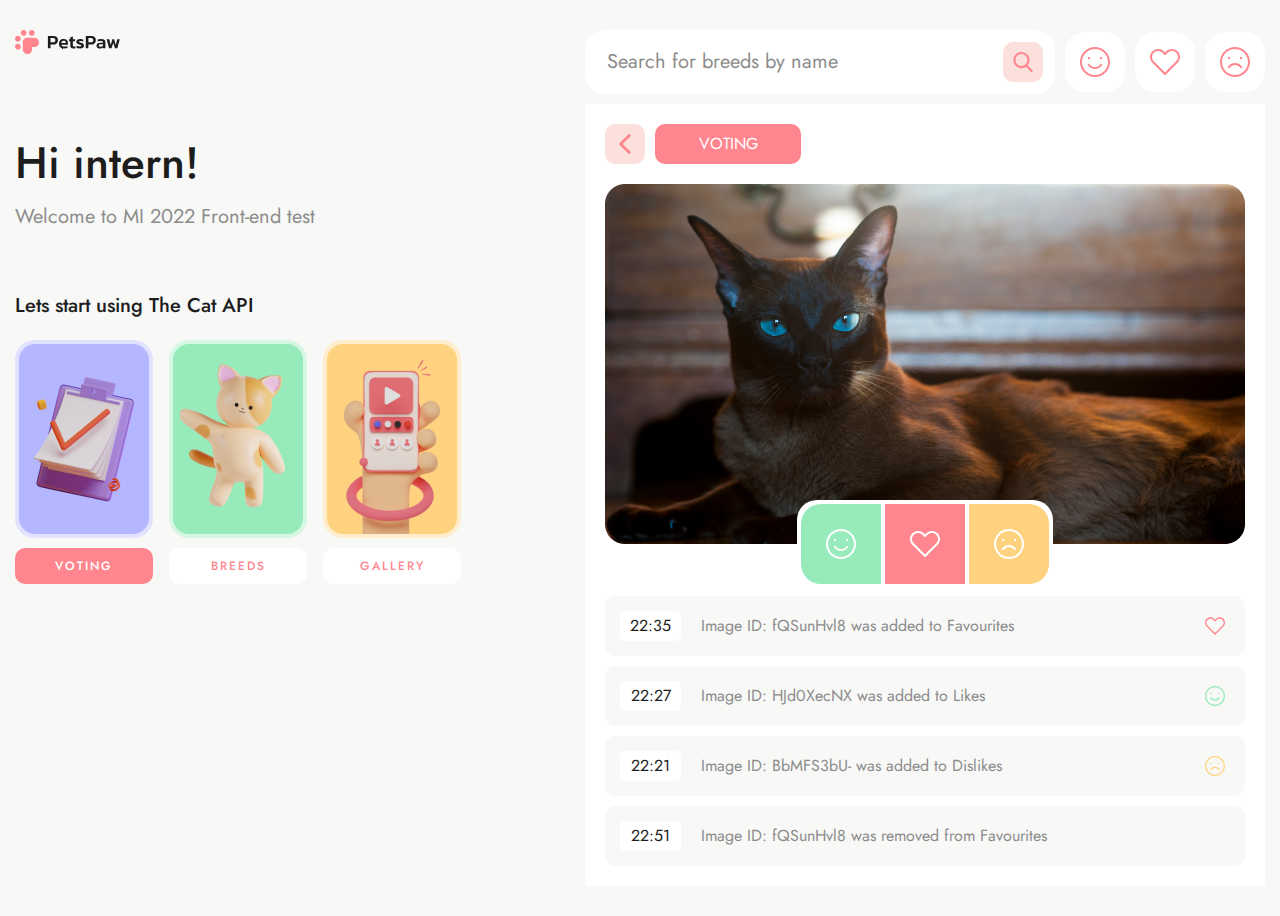
==== voting.html @ 240e7a0c "feat: add new page vorting" ====
<!DOCTYPE html>
<html lang="en">
<head>
	<meta charset="UTF-8">
	<meta http-equiv="X-UA-Compatible" content="IE=edge">
	<meta name="viewport" content="width=device-width, initial-scale=1.0">
	<title>PetsPaw</title>
	<!-- Reset style CSS -->
	<link rel="stylesheet" href="css/reset.css">
	<!-- CSS -->
	<link rel="stylesheet" href="css/style.css">
	<link rel="stylesheet" href="css/voting.css">
</head>
<body>
	<div class="wrapper">
		<div class="left-content">
			<header class="header">
				<div class="logo">
					<a class="logo__link" href="index.html">
						<img class="logo__img" src="img/logo-img.svg" alt="logo img">
						<img class="logo__text" src="img/logo-text.svg" alt="logo text">
					</a>
				</div>
			</header>
			<main class="main-left">
				<h1 class="title">Hi intern!</h1>
				<div class="info-site">Welcome to MI 2022 Front-end test</div>
				<h2 class="title-h2">Lets start using The Cat API</h2>
				<div class="menu">
					<div class="menu__icon">
						<span></span>
					</div>
					<nav class="menu__body">
						<ul class="menu__body-list">
							<li class="menu__body-item">
								<div class="menu__bode-img">
									<img class="" src="img/menu/voting.png" alt="voting">
								</div>
								<a class="link menu__body-link red-bg" href="#">VOTING</a>
							</li>
							<li class="menu__body-item">
								<div class="menu__bode-img green-bg">
									<img src="img/menu/breeds.png" alt="breeds">
								</div>
								<a class="link menu__body-link" href="#">BREEDS</a>
							</li>
							<li class="menu__body-item">
								<div class="menu__bode-img yellow-bg">
									<img src="img/menu/gallery.png" alt="gallery">
								</div>
								<a class="link menu__body-link" href="#">GALLERY</a>
							</li>
						</ul>
					</nav>
				</div>
			</main>
		</div>
		<div class="right-content">
			<main class="main-right">
				<div class="user-nav">
					<form class="serch">
						<input class="serch__input" type="text" name="serch" placeholder="Search for breeds by name">
						<button class="serch__btn">
							<svg width="20" height="20" viewBox="0 0 20 20" fill="none" xmlns="http://www.w3.org/2000/svg">
								<path d="M19.3613 18.2168L14.6012 13.2662C15.8251 11.8113 16.4957 9.98069 16.4957 8.07499C16.4957 3.62251 12.8732 0 8.4207 0C3.96821 0 0.345703 3.62251 0.345703 8.07499C0.345703 12.5275 3.96821 16.15 8.4207 16.15C10.0922 16.15 11.6851 15.6458 13.047 14.6888L17.8432 19.677C18.0436 19.8852 18.3133 20 18.6022 20C18.8757 20 19.1352 19.8957 19.3321 19.7061C19.7506 19.3034 19.764 18.6357 19.3613 18.2168ZM8.4207 2.10652C11.7118 2.10652 14.3892 4.78391 14.3892 8.07499C14.3892 11.3661 11.7118 14.0435 8.4207 14.0435C5.12961 14.0435 2.45222 11.3661 2.45222 8.07499C2.45222 4.78391 5.12961 2.10652 8.4207 2.10652Z" fill="#FF868E"/>
							</svg>								
						</button>
					</form>
					<div class="reaction">
						<a class="link reaction__link favourites" href="#">
							<svg width="30" height="30" viewBox="0 0 30 30" fill="none" xmlns="http://www.w3.org/2000/svg">
								<path fill-rule="evenodd" clip-rule="evenodd" d="M0 15C0 6.71573 6.71573 0 15 0C23.2843 0 30 6.71573 30 15C30 23.2843 23.2843 30 15 30C6.71573 30 0 23.2843 0 15ZM15 2C7.8203 2 2 7.8203 2 15C2 22.1797 7.8203 28 15 28C22.1797 28 28 22.1797 28 15C28 7.8203 22.1797 2 15 2ZM10 12H8V10H10V12ZM22 12H20V10H22V12ZM9.2 16.6L9.8 17.4C12.4 20.8667 17.6 20.8667 20.2 17.4L20.8 16.6L22.4 17.8L21.8 18.6C18.4 23.1333 11.6 23.1333 8.2 18.6L7.6 17.8L9.2 16.6Z" fill="#FF868E"/>
							</svg>									
						</a>
						<a class="link reaction__link likes" href="#">
							<svg width="30" height="26" viewBox="0 0 30 26" fill="none" xmlns="http://www.w3.org/2000/svg">
								<path fill-rule="evenodd" clip-rule="evenodd" d="M8.07107 2C4.71811 2 2 4.71811 2 8.07107C2 9.68122 2.63963 11.2254 3.77817 12.364L15 23.5858L26.2218 12.364C27.3604 11.2254 28 9.68121 28 8.07107C28 4.71811 25.2819 2 21.9289 2C20.3188 2 18.7746 2.63963 17.636 3.77817L15.7071 5.70711C15.3166 6.09763 14.6834 6.09763 14.2929 5.70711L12.364 3.77818C11.2254 2.63963 9.68121 2 8.07107 2ZM0 8.07107C0 3.61354 3.61354 0 8.07107 0C10.2116 0 12.2646 0.850343 13.7782 2.36396L15 3.58579L16.2218 2.36396C17.7354 0.850341 19.7884 0 21.9289 0C26.3865 0 30 3.61354 30 8.07107C30 10.2116 29.1497 12.2646 27.636 13.7782L15.7071 25.7071C15.3166 26.0976 14.6834 26.0976 14.2929 25.7071L2.36396 13.7782C0.850339 12.2646 0 10.2116 0 8.07107Z" fill="#FF868E"/>
							</svg>									
						</a>
						<a class="link reaction__link dislikes" href="#">
							<svg width="30" height="30" viewBox="0 0 30 30" fill="none" xmlns="http://www.w3.org/2000/svg">
								<path fill-rule="evenodd" clip-rule="evenodd" d="M0 15C0 6.71573 6.71573 0 15 0C23.2843 0 30 6.71573 30 15C30 23.2843 23.2843 30 15 30C6.71573 30 0 23.2843 0 15ZM15 2C7.8203 2 2 7.8203 2 15C2 22.1797 7.8203 28 15 28C22.1797 28 28 22.1797 28 15C28 7.8203 22.1797 2 15 2ZM10 12H8V10H10V12ZM22 12H20V10H22V12ZM7.6 20.2L8.2 19.4C11.6 14.8667 18.4 14.8667 21.8 19.4L22.4 20.2L20.8 21.4L20.2 20.6C17.6 17.1333 12.4 17.1333 9.8 20.6L9.2 21.4L7.6 20.2Z" fill="#FF868E"/>
							</svg>
						</a>
					</div>
				</div>
				<div class="user-action">
					<div class="user-action__nav">
						<div class="user-action__nav-box">
							<button class="back-btn">
								<svg width="20" height="20" viewBox="0 0 20 20" fill="none" xmlns="http://www.w3.org/2000/svg">
									<g clip-path="url(#clip0_12088_487)">
									<path d="M4.70902 10.9901L13.3087 19.5896C13.8557 20.1369 14.7427 20.1369 15.2895 19.5896C15.8363 19.0427 15.8363 18.1558 15.2895 17.6091L7.68007 9.99988L15.2892 2.39096C15.8361 1.84391 15.8361 0.957107 15.2892 0.410284C14.7424 -0.136761 13.8555 -0.136761 13.3085 0.410284L4.7088 9.00985C4.43538 9.28339 4.29883 9.64153 4.29883 9.99983C4.29883 10.3583 4.43565 10.7167 4.70902 10.9901Z" fill="#FF868E"/>
									</g>
									<defs>
									<clipPath id="clip0_12088_487">
									<rect width="20" height="20" fill="white"/>
									</clipPath>
									</defs>
								</svg>									
							</button>
							<div class="name-page red-bg">VOTING</div>
						</div>
					</div>
					<div class="user-action__img">
						<div class="user-action__img-inner">
							<div class="user-action__img-list">
								<div class="user-action__img-item">
									<img src="img/user-action/voting/img1.png" alt="cat">
								</div>
							</div>
							<div class="user-action__box-reaction">
								<div class="reaction">
									<a class="reaction__link user-action__reaction-link favourites green-bg" href="#">
										<svg width="30" height="30" viewBox="0 0 30 30" fill="none" xmlns="http://www.w3.org/2000/svg">
											<path fill-rule="evenodd" clip-rule="evenodd" d="M0 15C0 6.71573 6.71573 0 15 0C23.2843 0 30 6.71573 30 15C30 23.2843 23.2843 30 15 30C6.71573 30 0 23.2843 0 15ZM15 2C7.8203 2 2 7.8203 2 15C2 22.1797 7.8203 28 15 28C22.1797 28 28 22.1797 28 15C28 7.8203 22.1797 2 15 2ZM10 12H8V10H10V12ZM22 12H20V10H22V12ZM9.2 16.6L9.8 17.4C12.4 20.8667 17.6 20.8667 20.2 17.4L20.8 16.6L22.4 17.8L21.8 18.6C18.4 23.1333 11.6 23.1333 8.2 18.6L7.6 17.8L9.2 16.6Z" fill="#FFFFFF"/>
										</svg>									
									</a>
									<a class="reaction__link user-action__reaction-link likes red-bg" href="#">
										<svg class="user-action__reaction-likes--active" width="30" height="26" viewBox="0 0 30 26" fill="none" xmlns="http://www.w3.org/2000/svg">
											<path fill-rule="evenodd" clip-rule="evenodd" d="M8.07107 2C4.71811 2 2 4.71811 2 8.07107C2 9.68122 2.63963 11.2254 3.77817 12.364L15 23.5858L26.2218 12.364C27.3604 11.2254 28 9.68121 28 8.07107C28 4.71811 25.2819 2 21.9289 2C20.3188 2 18.7746 2.63963 17.636 3.77817L15.7071 5.70711C15.3166 6.09763 14.6834 6.09763 14.2929 5.70711L12.364 3.77818C11.2254 2.63963 9.68121 2 8.07107 2ZM0 8.07107C0 3.61354 3.61354 0 8.07107 0C10.2116 0 12.2646 0.850343 13.7782 2.36396L15 3.58579L16.2218 2.36396C17.7354 0.850341 19.7884 0 21.9289 0C26.3865 0 30 3.61354 30 8.07107C30 10.2116 29.1497 12.2646 27.636 13.7782L15.7071 25.7071C15.3166 26.0976 14.6834 26.0976 14.2929 25.7071L2.36396 13.7782C0.850339 12.2646 0 10.2116 0 8.07107Z" fill="#FFFFFF"/>
										</svg>																													
									</a>
									<a class="reaction__link user-action__reaction-link dislikes yellow-bg" href="#">
										<svg width="30" height="30" viewBox="0 0 30 30" fill="none" xmlns="http://www.w3.org/2000/svg">
											<path fill-rule="evenodd" clip-rule="evenodd" d="M0 15C0 6.71573 6.71573 0 15 0C23.2843 0 30 6.71573 30 15C30 23.2843 23.2843 30 15 30C6.71573 30 0 23.2843 0 15ZM15 2C7.8203 2 2 7.8203 2 15C2 22.1797 7.8203 28 15 28C22.1797 28 28 22.1797 28 15C28 7.8203 22.1797 2 15 2ZM10 12H8V10H10V12ZM22 12H20V10H22V12ZM7.6 20.2L8.2 19.4C11.6 14.8667 18.4 14.8667 21.8 19.4L22.4 20.2L20.8 21.4L20.2 20.6C17.6 17.1333 12.4 17.1333 9.8 20.6L9.2 21.4L7.6 20.2Z" fill="#FFFFFF"/>
										</svg>
									</a>
								</div>
							</div>
						</div>
					</div>
					<div class="user-action__logs">
						<ul class="action-logs-list">
							<li class="action-logs">
								<div class="action-logs__time">22:35</div>
								<div class="action-logs__info">Image ID: fQSunHvl8 was added to Favourites</div>
								<div class="action-logs__reaction">
									<svg width="20" height="18" viewBox="0 0 30 26" fill="none" xmlns="http://www.w3.org/2000/svg">
										<path fill-rule="evenodd" clip-rule="evenodd" d="M8.07107 2C4.71811 2 2 4.71811 2 8.07107C2 9.68122 2.63963 11.2254 3.77817 12.364L15 23.5858L26.2218 12.364C27.3604 11.2254 28 9.68121 28 8.07107C28 4.71811 25.2819 2 21.9289 2C20.3188 2 18.7746 2.63963 17.636 3.77817L15.7071 5.70711C15.3166 6.09763 14.6834 6.09763 14.2929 5.70711L12.364 3.77818C11.2254 2.63963 9.68121 2 8.07107 2ZM0 8.07107C0 3.61354 3.61354 0 8.07107 0C10.2116 0 12.2646 0.850343 13.7782 2.36396L15 3.58579L16.2218 2.36396C17.7354 0.850341 19.7884 0 21.9289 0C26.3865 0 30 3.61354 30 8.07107C30 10.2116 29.1497 12.2646 27.636 13.7782L15.7071 25.7071C15.3166 26.0976 14.6834 26.0976 14.2929 25.7071L2.36396 13.7782C0.850339 12.2646 0 10.2116 0 8.07107Z" fill="#FF868E"/>
									</svg>			
								</div>
							</li>
							<li class="action-logs">
								<div class="action-logs__time">22:27</div>
								<div class="action-logs__info">Image ID: HJd0XecNX was added to Likes</div>
								<div class="action-logs__reaction">	
									<svg width="20" height="20" viewBox="0 0 30 30" fill="none" xmlns="http://www.w3.org/2000/svg">
										<path fill-rule="evenodd" clip-rule="evenodd" d="M0 15C0 6.71573 6.71573 0 15 0C23.2843 0 30 6.71573 30 15C30 23.2843 23.2843 30 15 30C6.71573 30 0 23.2843 0 15ZM15 2C7.8203 2 2 7.8203 2 15C2 22.1797 7.8203 28 15 28C22.1797 28 28 22.1797 28 15C28 7.8203 22.1797 2 15 2ZM10 12H8V10H10V12ZM22 12H20V10H22V12ZM9.2 16.6L9.8 17.4C12.4 20.8667 17.6 20.8667 20.2 17.4L20.8 16.6L22.4 17.8L21.8 18.6C18.4 23.1333 11.6 23.1333 8.2 18.6L7.6 17.8L9.2 16.6Z" fill="#97EAB9"/>
									</svg>	
								</div>
							</li>
							<li class="action-logs">
								<div class="action-logs__time">22:21</div>
								<div class="action-logs__info">Image ID: BbMFS3bU- was added to Dislikes</div>
								<div class="action-logs__reaction">
									<svg width="20" height="20" viewBox="0 0 30 30" fill="none" xmlns="http://www.w3.org/2000/svg">
										<path fill-rule="evenodd" clip-rule="evenodd" d="M0 15C0 6.71573 6.71573 0 15 0C23.2843 0 30 6.71573 30 15C30 23.2843 23.2843 30 15 30C6.71573 30 0 23.2843 0 15ZM15 2C7.8203 2 2 7.8203 2 15C2 22.1797 7.8203 28 15 28C22.1797 28 28 22.1797 28 15C28 7.8203 22.1797 2 15 2ZM10 12H8V10H10V12ZM22 12H20V10H22V12ZM7.6 20.2L8.2 19.4C11.6 14.8667 18.4 14.8667 21.8 19.4L22.4 20.2L20.8 21.4L20.2 20.6C17.6 17.1333 12.4 17.1333 9.8 20.6L9.2 21.4L7.6 20.2Z" fill="#FFD280"/>
									</svg>
								</div>
							</li>
							<li class="action-logs">
								<div class="action-logs__time">22:51</div>
								<div class="action-logs__info">Image ID: fQSunHvl8 was removed from Favourites</div>
								<div class="action-logs__reaction"></div>
							</li>
						</ul>
					</div>
				</div>
			</main>
		</div>
	</div>
</body>
</html>
---- css/style.css ----
/* Fonts */
@import url('https://fonts.googleapis.com/css2?family=Inter:wght@400;900&family=Jost:wght@400;500;700&display=swap');
a{
	text-decoration: none;
}
.link{
	color: #FF868E;
	background: #FFFFFF;
	transition: all 0.3s ease ;
}
.link:hover{
	background: #FBE0DC;
}
body{
	height: 100%;
	font-family: 'Jost', sans-serif;
	/* font-family: 'Inter', sans-serif; */
	font-style: normal;
	font-weight: 400;
	font-size: 16px;
	line-height: 24px;
	color: #8C8C8C;
	padding: 30px 0;
	background: #F8F8F7;
}
.wrapper{
	max-width: 1293px;
	margin: 0 auto;
	padding: 0 15px;
	display: flex;
	justify-content: space-between;
	position: relative;
}
.wrapper__bg{
	width: 775px;
	height: 900px;
	position: absolute;
	top: -30px;
	right: -15px;
}
.left-content{
	flex: 0 0 446px;
	margin-right: 20px;
}
.header{
	display: flex;
	justify-content: space-between;
	margin-bottom: 80px;
}
.logo__link{
	display: flex;
}
.logo__img{
	margin-right: 8px;
}
.title{
	font-weight: 500;
	font-size: 44px;
	line-height: 58px;
	color: #1D1D1D;
	margin-bottom: 10px;
}
.info-site{
	font-size: 20px;
	line-height: 29px;
	margin-bottom: 60px;
}
.title-h2{
	font-weight: 500;
	font-size: 20px;
	line-height: 29px;
	color: #1D1D1D;
	margin-bottom: 20px;
}
.menu__icon{
	display: none;
}
.menu__body-list{
	width: 100%;
	display: flex;
	justify-content: space-between;
	align-items: center;
}
.menu__body-item{
	display: flex;
	flex-direction: column;
	align-items: center;
	text-align: center;
}
.menu__bode-img{
	height: 198px;
	width: 138px;
	display: flex;
	align-items: center;
	justify-content: center;
	background: #B4B7FF;
	border: 4px solid rgba(255, 255, 255, 0.6);
	border-radius: 20px;
	margin-bottom: 10px;
}
.green-bg{
	background: #97EAB9;
}
.yellow-bg{
	background: #FFD280;
}
.red-bg{
	color: #FFFFFF;
	background: #FF868E;
}
.red-bg:hover{
	color: #FFFFFF;
	background: #FF868E;
}
.menu__body-link{
	width: 100%;
	font-weight: 500;
	font-size: 12px;
	line-height: 16px;
	text-transform: uppercase;
	text-align: center;
	letter-spacing: 2px;
	border-radius: 10px;
	padding: 10px;
}
.right-content{
	flex: 0 1 680px;
	min-height: 840px;
	border-radius: 20px;
}
.right-content--pink-bg{
	background: #FBE0DC;
}
---- css/voting.css ----
.user-nav{
	display: flex;
	align-items: center;
	justify-content: space-between;
	margin-bottom: 10px;
}
.serch {
	width: 100%;
	background: #FFFFFF;
	border-radius: 20px;
	padding: 10px 10px 10px 12px;
	display: flex;
	align-items: center;
	justify-content: space-between;
	text-align: center;
	margin-right: 10px;
	border: 2px solid #FFFFFF;
	transition: border 0.3s ease-in-out;
}
.serch:hover{
	border: 2px solid #FBE0DC;
}
.serch:focus{
	border: 2px solid blue;
}
.serch__input {
	width: 80%;
	font-size: 20px;
	line-height: 30px;
	padding: 5px 0.5rem;
	background: none;
	border-radius: 20px;
	border: none;
	outline: inherit
}
.serch__input::placeholder{
	color: #8C8C8C;
	border: none;
	transition: opacity .3s ease-in-out;
}
.serch:hover .serch__input::placeholder{
	opacity: 0;
}
.serch .serch__input:focus::placeholder{
	color: #1D1D1D;
	opacity: 1;
}
.serch__btn {
	width: 40px;
	height: 40px;
	display: flex;
	align-items: center;
	justify-content: center;
	cursor: pointer;
	background: #FBE0DC;
	border-radius: 10px;
	border: none;
}
.reaction{
	display: flex;
	align-items: center;
	justify-content: center;
	text-align: center;
}
.reaction__link{
	display: flex;
	align-items: center;
	justify-content: center;
	text-align: center;
	width: 60px;
	height: 60px;
	border-radius: 20px;
}
.reaction__link + .reaction__link{
	margin-left: 10px;
}
.user-action{
	padding: 20px;
	background-color: #FFFFFF;
}
.user-action__nav{
	margin-bottom: 20px;
}
.user-action__img{
	height: 360px;
	margin-bottom: 52px;
	position: relative;
}
.user-action__img-item{
	display: flex;
	align-items: center;
	justify-content: center;
}
.user-action__img-item > img{
	min-height: 200px;
	max-height: 360px;
}
.user-action__box-reaction{
	padding: 4px;
	background-color: #FFFFFF;
	border-radius: 20px;
	position: absolute;
	left: 50%;
	bottom: 0;
	transform: translate(-50%, 50%);
}
.user-action__reaction-link{
	width: 80px;
	height: 80px;
	border-radius: 0;
}
.user-action__reaction-link + .user-action__reaction-link{
	margin-left: 4px;
}
.user-action__reaction-link:first-child{
	border-radius: 20px 0 0 20px;
}
.user-action__reaction-link:last-child{
	border-radius: 0 20px 20px 0;
}
.action-logs-list{
	width: 100%;
	display: flex;
	flex-direction: column;
	justify-content: flex-start;
}
.action-logs{
	display: flex;
	align-items: center;
	justify-content: space-between;
	background: #F8F8F7;
	padding: 15px 20px 15px 15px;
	border-radius: 10px;
}
.action-logs:not(:last-child){
	margin-bottom: 10px;
}
.action-logs__time{
	width: 61px;
	height: 30px;
	display: flex;
	align-items: center;
	justify-content: center;
	color: #1D1D1D;
	background: #FFFFFF;
	border-radius: 5px;
}
.action-logs__info{
	margin: 0 auto 0 20px;
}
.action-logs__reaction{
	display: flex;
}
.user-action__nav{
	display: flex;
	align-items: center;
	justify-content: space-between;
	margin-bottom: 20px;
}
.user-action__nav-box{
	display: flex;
	align-items: stretch;
	justify-content: flex-start;
}
.back-btn{
	width: 40px;
	height: 40px;
	display: flex;
	align-items: center;
	justify-content: center;
	cursor: pointer;
	background: #FBE0DC;
	border: inherit;
	border-radius: 10px;
	margin-right: 10px;
	transition: all 0.5s ease-out;
}
.back-btn:hover path{
	fill: #FFFFFF;
}
.back-btn:hover{
	background: #FF868E;
}
.name-page{
	width: 146px;
	display: flex;
	align-items: center;
	justify-content: center;
	padding: 5px;
	border-radius: 10px;
}
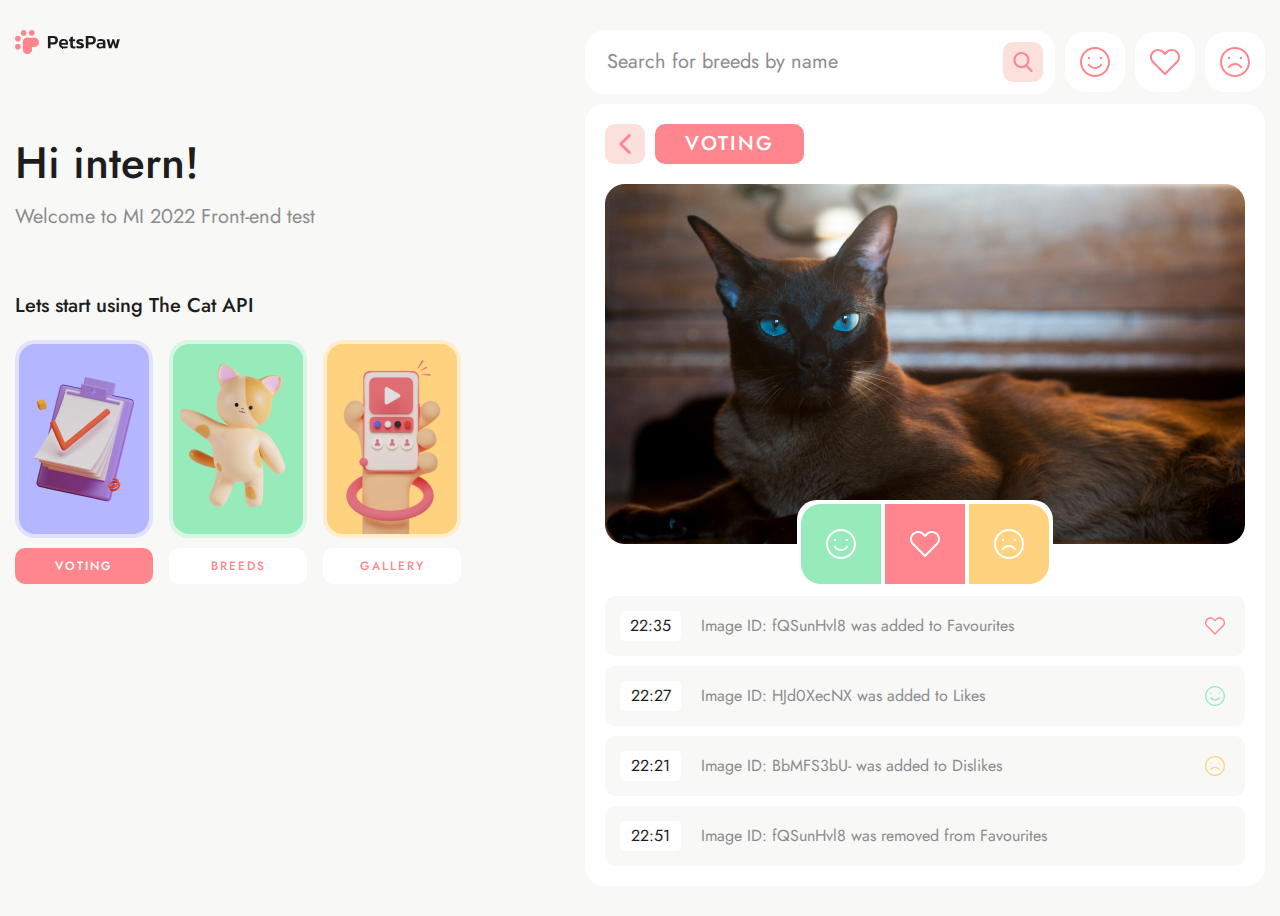
==== commit 627bb7a6: "merge brench voting on home page" ====
--- a/voting.html
+++ b/voting.html
@@ -8,8 +8,9 @@
 	<!-- Reset style CSS -->
 	<link rel="stylesheet" href="css/reset.css">
 	<!-- CSS -->
-	<link rel="stylesheet" href="css/style.css">
-	<link rel="stylesheet" href="css/voting.css">
+	<link rel="stylesheet" href="css/pages/style.css">
+	<link rel="stylesheet" href="css/components/right-content.css">
+	<link rel="stylesheet" href="css/pages/voting.css">
 </head>
 <body>
 	<div class="wrapper">
@@ -34,21 +35,21 @@
 						<ul class="menu__body-list">
 							<li class="menu__body-item">
 								<div class="menu__bode-img">
-									<img class="" src="img/menu/voting.png" alt="voting">
+									<img src="img/menu/voting.png" alt="voting">
 								</div>
-								<a class="link menu__body-link red-bg" href="#">VOTING</a>
+								<a class="link menu__body-link red-bg" href="voting.html">VOTING</a>
 							</li>
 							<li class="menu__body-item">
 								<div class="menu__bode-img green-bg">
 									<img src="img/menu/breeds.png" alt="breeds">
 								</div>
-								<a class="link menu__body-link" href="#">BREEDS</a>
+								<a class="link menu__body-link" href="breeds.html">BREEDS</a>
 							</li>
 							<li class="menu__body-item">
 								<div class="menu__bode-img yellow-bg">
 									<img src="img/menu/gallery.png" alt="gallery">
 								</div>
-								<a class="link menu__body-link" href="#">GALLERY</a>
+								<a class="link menu__body-link" href="gallery.html">GALLERY</a>
 							</li>
 						</ul>
 					</nav>
--- a/css/pages/style.css
+++ b/css/pages/style.css
@@ -0,0 +1,146 @@
+/* Fonts */
+@import url('https://fonts.googleapis.com/css2?family=Inter:wght@400;900&family=Jost:wght@400;500;700&display=swap');
+a{
+	text-decoration: none;
+}
+.link{
+	color: #FF868E;
+	background: #FFFFFF;
+	transition: all 0.3s ease ;
+}
+.link:hover{
+	background: #FBE0DC;
+}
+body{
+	height: 100%;
+	font-family: 'Jost', sans-serif;
+	/* font-family: 'Inter', sans-serif; */
+	font-style: normal;
+	font-weight: 400;
+	font-size: 16px;
+	line-height: 24px;
+	color: #8C8C8C;
+	padding: 30px 0;
+	background: #F8F8F7;
+}
+.wrapper{
+	max-width: 1293px;
+	margin: 0 auto;
+	padding: 0 15px;
+	display: flex;
+	justify-content: space-between;
+	position: relative;
+}
+.wrapper__bg{
+	width: 775px;
+	height: 900px;
+	position: absolute;
+	top: -30px;
+	right: -15px;
+}
+.left-content{
+	flex: 0 0 446px;
+	margin-right: 20px;
+}
+.header{
+	display: flex;
+	justify-content: space-between;
+	margin-bottom: 80px;
+}
+.logo__link{
+	display: flex;
+}
+.logo__img{
+	margin-right: 8px;
+}
+.title{
+	font-weight: 500;
+	font-size: 44px;
+	line-height: 58px;
+	color: #1D1D1D;
+	margin-bottom: 10px;
+}
+.info-site{
+	font-size: 20px;
+	line-height: 29px;
+	margin-bottom: 60px;
+}
+.title-h2{
+	font-weight: 500;
+	font-size: 20px;
+	line-height: 29px;
+	color: #1D1D1D;
+	margin-bottom: 20px;
+}
+.menu__icon{
+	display: none;
+}
+.menu__body-list{
+	width: 100%;
+	display: flex;
+	justify-content: space-between;
+	align-items: center;
+}
+.menu__body-item{
+	display: flex;
+	flex-direction: column;
+	align-items: center;
+	text-align: center;
+}
+.menu__bode-img{
+	height: 198px;
+	width: 138px;
+	display: flex;
+	align-items: center;
+	justify-content: center;
+	background: #B4B7FF;
+	border: 4px solid rgba(255, 255, 255, 0.6);
+	border-radius: 20px;
+	margin-bottom: 10px;
+}
+.green-bg{
+	background: #97EAB9;
+}
+.yellow-bg{
+	background: #FFD280;
+}
+.red-bg{
+	transition: background-color color .5s ease;
+	color: #FFFFFF;
+	background: #FF868E;
+}
+.red-bg:hover{
+	color: #FFFFFF;
+	background: #FF868E;
+}
+.pink-bg{
+	color: #FF868E;
+	background-color: #FBE0DC;
+}
+.pink-bg path{
+	transition: all .5s ease;
+	fill: #FF868E;
+}
+.pink-bg:hover path{
+	fill: #FFFFFF;
+}
+.menu__body-link{
+	width: 100%;
+	font-weight: 500;
+	font-size: 12px;
+	line-height: 16px;
+	text-transform: uppercase;
+	text-align: center;
+	letter-spacing: 2px;
+	border-radius: 10px;
+	padding: 10px;
+}
+.right-content{
+	width: 680px;
+	border-radius: 20px;
+}
+.right-content--pink-bg{
+	width: 680px;
+	height: 840px;
+	background: #FBE0DC;
+}--- a/css/components/right-content.css
+++ b/css/components/right-content.css
@@ -0,0 +1,130 @@
+.user-nav{
+	display: flex;
+	align-items: center;
+	justify-content: space-between;
+	margin-bottom: 10px;
+}
+.serch {
+	width: 100%;
+	background: #FFFFFF;
+	border-radius: 20px;
+	padding: 10px 10px 10px 12px;
+	display: flex;
+	align-items: center;
+	justify-content: space-between;
+	text-align: center;
+	margin-right: 10px;
+	border: 2px solid #FFFFFF;
+	transition: border 0.3s ease-in-out;
+}
+.serch:hover{
+	border: 2px solid #FBE0DC;
+}
+.serch:focus{
+	border: 2px solid blue;
+}
+.serch__input {
+	width: 85%;
+	font-size: 20px;
+	line-height: 30px;
+	padding: 5px 0.5rem;
+	background: none;
+	border-radius: 20px;
+	border: none;
+	outline: inherit
+}
+.serch__input::placeholder{
+	color: #8C8C8C;
+	border: none;
+	transition: opacity .3s ease-in-out;
+}
+.serch:hover .serch__input::placeholder{
+	opacity: 0;
+}
+.serch .serch__input:focus::placeholder{
+	color: #1D1D1D;
+	opacity: 1;
+}
+.serch__btn {
+	width: 40px;
+	height: 40px;
+	display: flex;
+	align-items: center;
+	justify-content: center;
+	cursor: pointer;
+	background: #FBE0DC;
+	border-radius: 10px;
+	border: none;
+}
+.reaction{
+	display: flex;
+	align-items: center;
+	justify-content: center;
+	text-align: center;
+}
+.reaction__link{
+	display: flex;
+	align-items: center;
+	justify-content: center;
+	text-align: center;
+	width: 60px;
+	height: 60px;
+	border-radius: 20px;
+}
+.reaction__link + .reaction__link{
+	margin-left: 10px;
+}
+.user-action{
+	padding: 20px;
+	background-color: #FFFFFF;
+	border-radius: 20px;
+}
+.user-action__nav{
+	display: flex;
+	align-items: center;
+	justify-content: space-between;
+	margin-bottom: 20px;
+}
+.user-action__nav-item + .user-action__nav-item{
+	margin-left: 10px;
+}
+.user-action__nav-box{
+	display: flex;
+	align-items: stretch;
+	justify-content: flex-start;
+}
+.back-btn{
+	width: 40px;
+	height: 40px;
+	display: flex;
+	align-items: center;
+	justify-content: center;
+	cursor: pointer;
+	background: #FBE0DC;
+	border: inherit;
+	border-radius: 10px;
+	margin-right: 10px;
+	transition: background-color .5s ease-out;
+}
+.back-btn path{
+	transition: fill .5s ease-out;
+}
+.back-btn:hover path{
+	fill: #FFFFFF;
+}
+.back-btn:hover{
+	background: #FF868E;
+}
+.name-page{
+	display: flex;
+	align-items: center;
+	justify-content: center;
+	font-weight: 500;
+	font-size: 20px;
+	line-height: 30px;
+	text-align: center;
+	letter-spacing: 2px;
+	text-transform: uppercase;
+	padding: 5px 30px;
+	border-radius: 10px;
+}--- a/css/pages/voting.css
+++ b/css/pages/voting.css
@@ -0,0 +1,70 @@
+.user-action__img{
+	height: 360px;
+	margin-bottom: 52px;
+	position: relative;
+}
+.user-action__img-item{
+	display: flex;
+	align-items: center;
+	justify-content: center;
+}
+.user-action__img-item > img{
+	min-height: 200px;
+	max-height: 360px;
+}
+.user-action__box-reaction{
+	padding: 4px;
+	background-color: #FFFFFF;
+	border-radius: 20px;
+	position: absolute;
+	left: 50%;
+	bottom: 0;
+	transform: translate(-50%, 50%);
+}
+.user-action__reaction-link{
+	width: 80px;
+	height: 80px;
+	border-radius: 0;
+}
+.user-action__reaction-link + .user-action__reaction-link{
+	margin-left: 4px;
+}
+.user-action__reaction-link:first-child{
+	border-radius: 20px 0 0 20px;
+}
+.user-action__reaction-link:last-child{
+	border-radius: 0 20px 20px 0;
+}
+.action-logs-list{
+	width: 100%;
+	display: flex;
+	flex-direction: column;
+	justify-content: flex-start;
+}
+.action-logs{
+	display: flex;
+	align-items: center;
+	justify-content: space-between;
+	background: #F8F8F7;
+	padding: 15px 20px 15px 15px;
+	border-radius: 10px;
+}
+.action-logs:not(:last-child){
+	margin-bottom: 10px;
+}
+.action-logs__time{
+	width: 61px;
+	height: 30px;
+	display: flex;
+	align-items: center;
+	justify-content: center;
+	color: #1D1D1D;
+	background: #FFFFFF;
+	border-radius: 5px;
+}
+.action-logs__info{
+	margin: 0 auto 0 20px;
+}
+.action-logs__reaction{
+	display: flex;
+}
